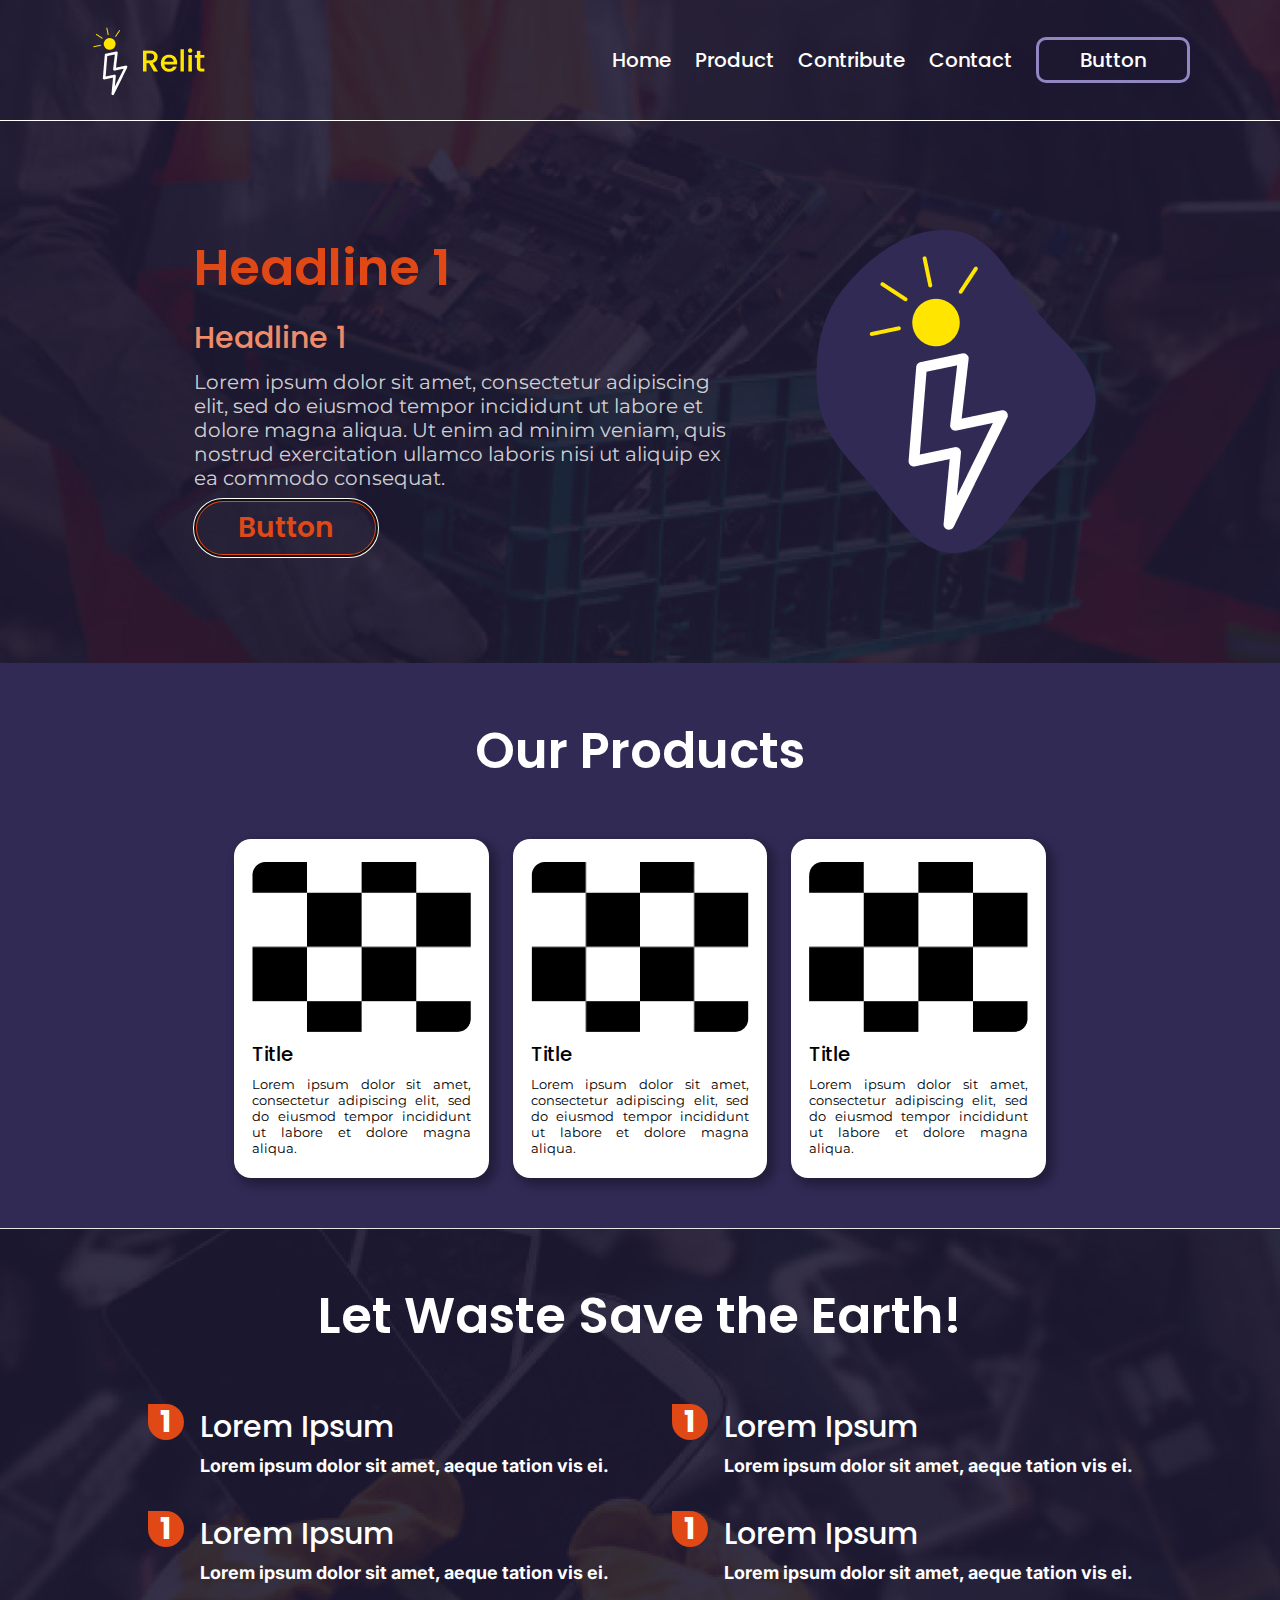
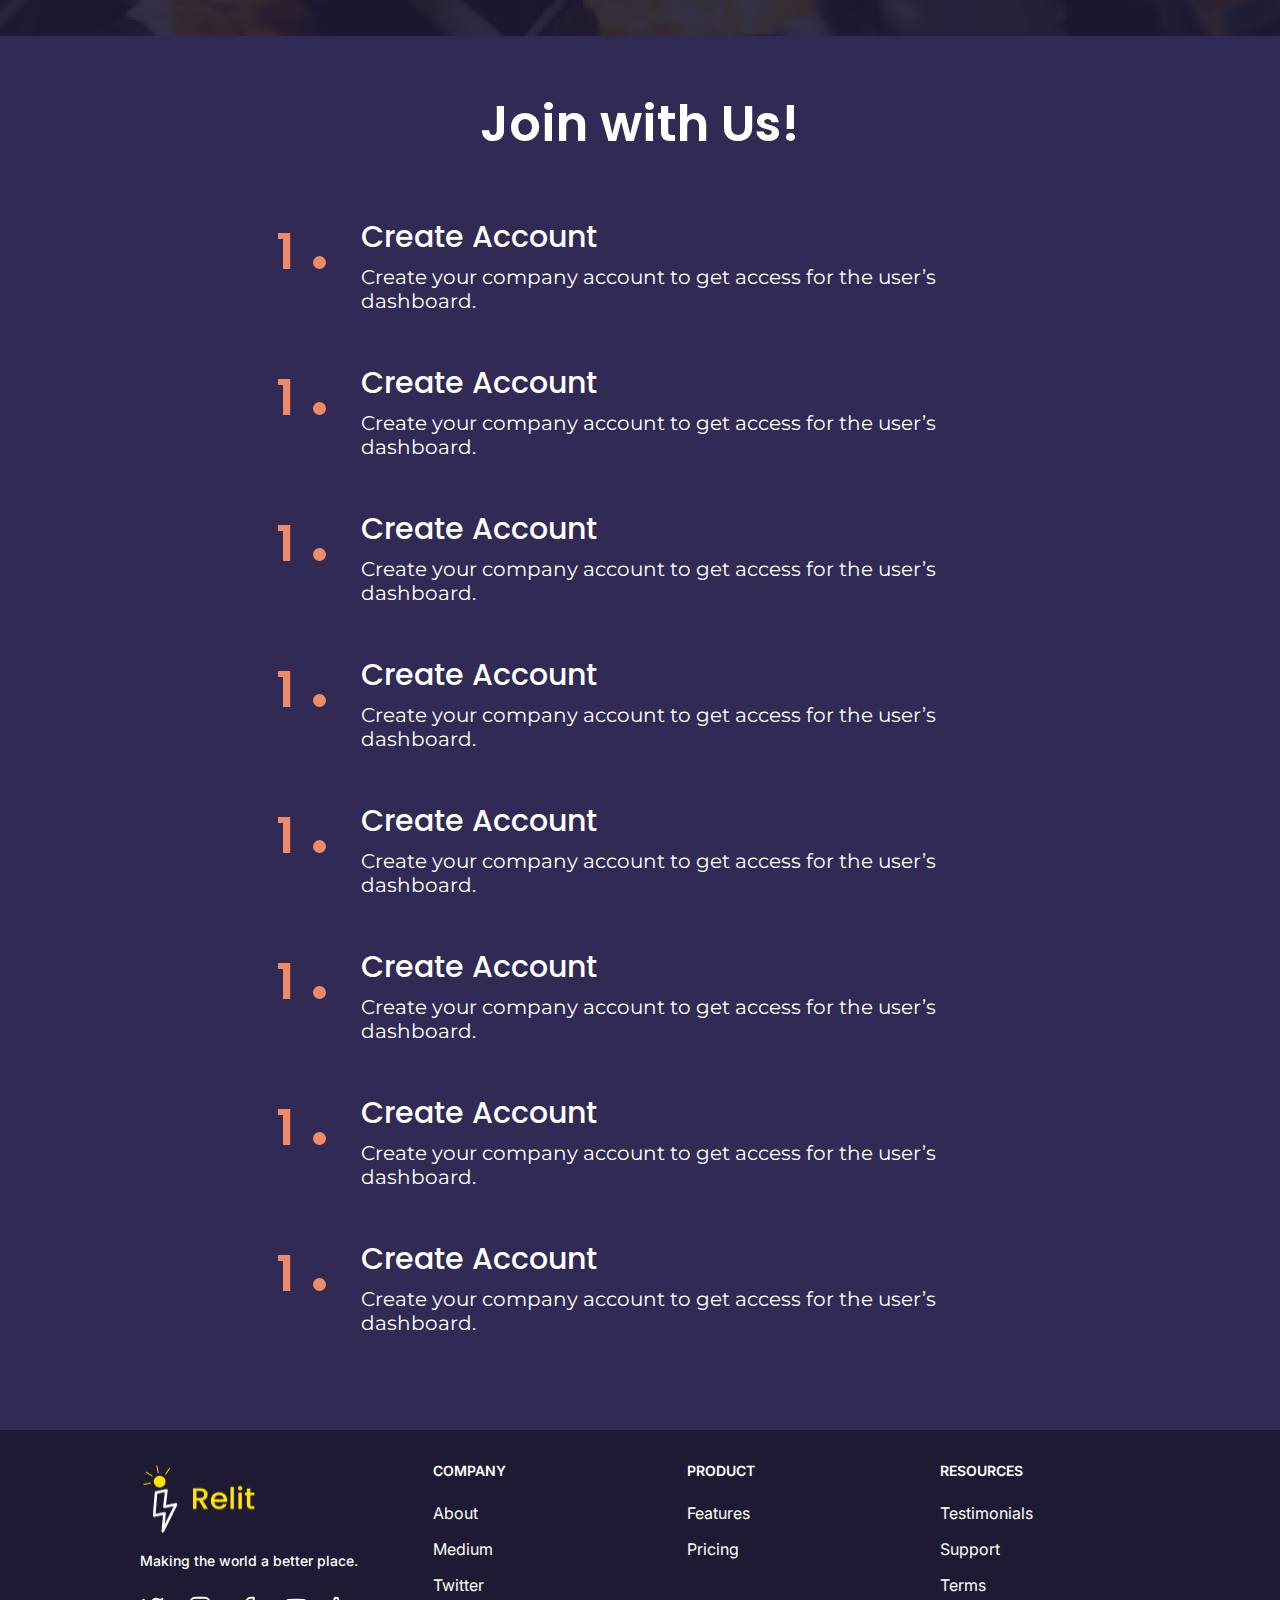
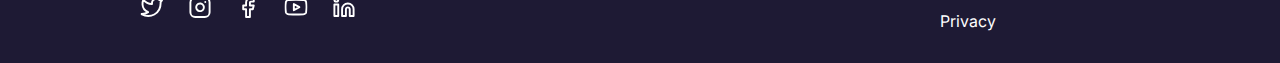
==== index.html @ 8c9515b9 "move" ====
<!DOCTYPE html>
<html>
  <head>
    <meta charset="utf-8" />
    <meta name="viewport" content="initial-scale=1, width=device-width" />
    <title></title>
    <meta name="description" content="" />

    <link rel="stylesheet" href="./index.css" />

    <link
      rel="stylesheet"
      href="https://fonts.googleapis.com/css2?family=Poppins:wght@500;600;700&display=swap"
    />
    <link
      rel="stylesheet"
      href="https://fonts.googleapis.com/css2?family=Montserrat:wght@400&display=swap"
    />
    <link
      rel="stylesheet"
      href="https://fonts.googleapis.com/css2?family=Inter:wght@400;500;600;700&display=swap"
    />
  </head>
  <body>
    <div class="main">

      <!-- header -->
      <header class="header" id="header">
        <div class="containernav-div" id="nav__container">
          <img
            class="nav-logo-icon"
            alt="Relit"
            src="public/nav__logo@1x.png"
          />
          <div class="nav-menushow-menu-div" id="nav__menu">
            <div class="nav-item-div"><div class="nav-link-div">Home</div></div>
            <div class="nav-item-div">
              <div class="nav-link-div">Product</div>
            </div>
            <div class="nav-item-div">
              <div class="nav-link-div">Contribute</div>
            </div>
            <div class="nav-item-div">
              <div class="nav-link-div">Contact</div>
            </div>
            <div class="nav-item-div4">
              <div class="nav-link-div">Button</div>
            </div>
          </div>
        </div>
      </header>

      <!-- profile -->
      <section class="profilesection" id="profile">
        <div class="profile-containercontainerg-div">
          <div class="profile-contentgrid-div">
            <div class="profile-img-div">
              <div class="profile-title-div">Headline 1</div>
              <div class="profile-subtitle-div">Headline 1</div>
              <div class="profile-description-div">
                Lorem ipsum dolor sit amet, consectetur adipiscing elit, sed do
                eiusmod tempor incididunt ut labore et dolore magna aliqua. Ut
                enim ad minim veniam, quis nostrud exercitation ullamco laboris
                nisi ut aliquip ex ea commodo consequat.
              </div>
              <button class="buttonbutton-flex" autofocus>
                <div class="buttonbutton-flex-div">Button</div>
              </button>
            </div>
            <img
              class="profile-img-icon"
              alt=""
              src="public/profile--img@1x.png"
            />
          </div>
        </div>
      </section>
      <!-- Product -->
      <section class="productsection" id="product">
        <div class="section-title-div">Our Products</div>
        <div class="product-containercontainerg-div">
          <div class="product-content-div">
            <img
              class="product-img-icon"
              alt=""
              src="public/product--img@1x.png"
            />
            <div class="nav-link-div">Title</div>
            <div class="product-description-div">
              Lorem ipsum dolor sit amet, consectetur adipiscing elit, sed do
              eiusmod tempor incididunt ut labore et dolore magna aliqua.
            </div>
          </div>
          <div class="product-content-div">
            <img
              class="product-img-icon"
              alt=""
              src="public/product--img1@1x.png"
            />
            <div class="nav-link-div">Title</div>
            <div class="product-description-div">
              Lorem ipsum dolor sit amet, consectetur adipiscing elit, sed do
              eiusmod tempor incididunt ut labore et dolore magna aliqua.
            </div>
          </div>
          <div class="product-content-div">
            <img
              class="product-img-icon"
              alt=""
              src="public/product--img2@1x.png"
            />
            <div class="nav-link-div">Title</div>
            <div class="product-description-div">
              Lorem ipsum dolor sit amet, consectetur adipiscing elit, sed do
              eiusmod tempor incididunt ut labore et dolore magna aliqua.
            </div>
          </div>
        </div>
      </section>
      <!-- Uvp -->
      <section class="uvpsection" id="uvp">
        <div class="section-title-div">Let Waste Save the Earth!</div>
        <div class="uvp-containercontainergrid-div">
          <div class="div">
            <div class="uvp-content-div">
              <div class="uvp-img-div"><b class="b">1</b></div>
              <div class="uvp-data-div">
                <div class="uvp-title-div">Lorem Ipsum</div>
                <b class="uvp-description-b"
                  >Lorem ipsum dolor sit amet, aeque tation vis ei.</b
                >
              </div>
            </div>
            <div class="uvp-content-div">
              <div class="uvp-img-div"><b class="b">1</b></div>
              <div class="uvp-data-div">
                <div class="uvp-title-div">Lorem Ipsum</div>
                <b class="uvp-description-b"
                  >Lorem ipsum dolor sit amet, aeque tation vis ei.</b
                >
              </div>
            </div>
          </div>
          <div class="div">
            <div class="uvp-content-div2">
              <div class="uvp-img-div"><b class="b">1</b></div>
              <div class="uvp-data-div">
                <div class="uvp-title-div">Lorem Ipsum</div>
                <b class="uvp-description-b"
                  >Lorem ipsum dolor sit amet, aeque tation vis ei.</b
                >
              </div>
            </div>
            <div class="uvp-content-div2">
              <div class="uvp-img-div"><b class="b">1</b></div>
              <div class="uvp-data-div">
                <div class="uvp-title-div">Lorem Ipsum</div>
                <b class="uvp-description-b"
                  >Lorem ipsum dolor sit amet, aeque tation vis ei.</b
                >
              </div>
            </div>
          </div>
        </div>
      </section>
      <!-- Product -->
      <section class="productsection" id="join">
        <div class="section-title-div">Join with Us!</div>
        <div class="join-containercontainergrid-div">
          <div class="join-content-div">
            <div class="join-data-div">
              <div class="uvp-title-div">Create Account</div>
              <div class="join-description-div">
                Create your company account to get access for the user’s
                dashboard.
              </div>
            </div>
            <div class="div2">
              <div class="section-title-div">1</div>
              <div>
                <span class="join__rounder"></span>
                <span class="join__line"></span>
              </div>
            </div>
          </div>
          <div class="join-content-div">
            <div class="join-data-div">
              <div class="uvp-title-div">Create Account</div>
              <div class="join-description-div">
                Create your company account to get access for the user’s
                dashboard.
              </div>
            </div>
            <div class="div2">
              <div class="section-title-div">1</div>
              <div>
                <span class="join__rounder"></span>
                <span class="join__line"></span>
              </div>
            </div>
          </div>
          <div class="join-content-div">
            <div class="join-data-div">
              <div class="uvp-title-div">Create Account</div>
              <div class="join-description-div">
                Create your company account to get access for the user’s
                dashboard.
              </div>
            </div>
            <div class="div2">
              <div class="section-title-div">1</div>
              <div>
                <span class="join__rounder"></span>
                <span class="join__line"></span>
              </div>
            </div>
          </div>
          <div class="join-content-div">
            <div class="join-data-div">
              <div class="uvp-title-div">Create Account</div>
              <div class="join-description-div">
                Create your company account to get access for the user’s
                dashboard.
              </div>
            </div>
            <div class="div2">
              <div class="section-title-div">1</div>
              <div>
                <span class="join__rounder"></span>
                <span class="join__line"></span>
              </div>
            </div>
          </div>
          <div class="join-content-div">
            <div class="join-data-div">
              <div class="uvp-title-div">Create Account</div>
              <div class="join-description-div">
                Create your company account to get access for the user’s
                dashboard.
              </div>
            </div>
            <div class="div2">
              <div class="section-title-div">1</div>
              <div>
                <span class="join__rounder"></span>
                <span class="join__line"></span>
              </div>
            </div>
          </div>
          <div class="join-content-div">
            <div class="join-data-div">
              <div class="uvp-title-div">Create Account</div>
              <div class="join-description-div">
                Create your company account to get access for the user’s
                dashboard.
              </div>
            </div>
            <div class="div2">
              <div class="section-title-div">1</div>
              <div>
                <span class="join__rounder"></span>
                <span class="join__line"></span>
              </div>
            </div>
          </div>
          <div class="join-content-div">
            <div class="join-data-div">
              <div class="uvp-title-div">Create Account</div>
              <div class="join-description-div">
                Create your company account to get access for the user’s
                dashboard.
              </div>
            </div>
            <div class="div2">
              <div class="section-title-div">1</div>
              <div>
                <span class="join__rounder"></span>
                <span class="join__line"></span>
              </div>
            </div>
          </div>
          <div class="join-content-div">
            <div class="join-data-div">
              <div class="uvp-title-div">Create Account</div>
              <div class="join-description-div">
                Create your company account to get access for the user’s
                dashboard.
              </div>
            </div>
            <div class="div2">
              <div class="section-title-div">1</div>
              <div>
                <span class="join__rounder"></span>
                <span class="join__line"></span>
              </div>
            </div>
          </div>
        </div>
      </section>

      <!-- footer -->
      <footer class="footer" id="footer">
        <div class="footer-containercontainergr-div">
          <div class="footer-column-div">
            <img class="logo-2-icon" alt="" src="public/logo-2@2x.png" />
            <div class="footer-tagline-div">
              Making the world a better place.
            </div>
            <div class="footer-socials-div">
              <img
                class="footer-social-icon"
                alt=""
                src="public/footer--social.svg"
              /><img
                class="footer-social-icon"
                alt=""
                src="public/footer--social1.svg"
              /><img
                class="footer-social-icon"
                alt=""
                src="public/footer--social2.svg"
              /><img
                class="footer-social-icon"
                alt=""
                src="public/footer--social3.svg"
              /><img
                class="footer-social-icon"
                alt=""
                src="public/footer--social4.svg"
              />
            </div>
          </div>
          <div class="footer-column-div1">
            <div class="footer-title-div">COMPANY</div>
            <div class="footer-links-div">
              <div class="about-div">About</div>
              <div class="about-div">Medium</div>
              <div class="about-div">Twitter</div>
            </div>
          </div>
          <div class="footer-column-div1">
            <div class="footer-title-div">PRODUCT</div>
            <div class="footer-links-div">
              <div class="about-div">Features</div>
              <div class="about-div">Pricing</div>
            </div>
          </div>
          <div class="footer-column-div1">
            <div class="footer-title-div">RESOURCES</div>
            <div class="footer-links-div">
              <div class="about-div">Testimonials</div>
              <div class="about-div">Support</div>
              <div class="about-div">Terms</div>
              <div class="about-div">Privacy</div>
            </div>
          </div>
        </div>
      </footer>

    </div>
  </body>
</html>
---- index.css ----
@keyframes shadow-drop-bottom {
  0% {
    box-shadow: 0 0 0 0 transparent;
  }
  to {
    box-shadow: 0 12px 20px -12px rgb(0 0 0/35%);
  }
}
body {
  margin: 0;
  line-height: normal;
}
.nav-logo-icon {
  max-width: 100%;
  max-height: 100%;
  object-fit: cover;
}
.nav-link-div {
  position: relative;
  font-weight: 500;
  display: inline-block;
}
.nav-item-div {
  display: flex;
  flex-direction: row;
  align-items: flex-start;
  justify-content: flex-start;
}
.nav-item-div4 {
  border-radius: 10px;
  border: 3px solid #9188c3;
  box-sizing: border-box;
  position: relative;
  padding: 5px 41px;
  justify-content: center;
}
.containernav-div,
.header,
.nav-item-div4,
.nav-menushow-menu-div {
  display: flex;
  flex-direction: row;
  align-items: center;
}
.nav-menushow-menu-div {
  justify-content: flex-end;
  gap: 24px;
}
.containernav-div,
.header {
  flex-shrink: 0;
  box-sizing: border-box;
}
.containernav-div {
  width: 1100px;
  padding: 24px 0;
  justify-content: space-between;
}
.header {
  align-self: stretch;
  height: 119.99px;
  padding: 0 20px;
  justify-content: center;
  background-image: url(./public/header@3x.png);
  background-size: cover;
  background-repeat: no-repeat;
  background-position: top;
  text-align: left;
  font-size: 20px;
  color: #fff;
  font-family: Poppins;
}
.profile-title-div {
  font-weight: 600;
}
.profile-description-div,
.profile-subtitle-div,
.profile-title-div {
  align-self: stretch;
  position: relative;
  display: inline-block;
}
.profile-subtitle-div {
  font-size: 30px;
  font-weight: 500;
  color: #f08b6a;
}
.profile-description-div {
  font-size: 20px;
  font-family: Montserrat;
  color: rgba(255, 255, 255, 0.8);
}
.buttonbutton-flex-div {
  position: relative;
  font-size: 28px;
  font-weight: 600;
  font-family: Poppins;
  color: #e04815;
  text-align: left;
  display: inline-block;
}
.buttonbutton-flex {
  cursor: pointer;
  border: 3px solid #e04815;
  padding: 5px 41px;
  background-color: transparent;
  border-radius: 50px;
  box-sizing: border-box;
  position: relative;
  display: flex;
  flex-direction: row;
  align-items: center;
  justify-content: center;
}
.buttonbutton-flex:hover {
  background-color: #e04714;
  animation: 1s ease 0s infinite normal both shadow-drop-bottom;
  opacity: 1;
}
.profile-img-div {
  width: 542px;
  height: 282px;
  flex-shrink: 0;
  display: flex;
  flex-direction: column;
  align-items: flex-start;
  justify-content: flex-start;
  gap: 9px;
}
.profile-img-icon {
  position: relative;
  width: 280px;
  height: 323px;
  flex-shrink: 0;
  object-fit: cover;
}
.profile-contentgrid-div {
  display: flex;
  flex-direction: row;
  padding: 10px 0 10px 10px;
  box-sizing: border-box;
  align-items: flex-start;
  justify-content: flex-start;
  gap: 80px;
}
.profile-containercontainerg-div,
.profilesection {
  display: flex;
  flex-direction: column;
  align-items: flex-start;
  justify-content: flex-start;
}
.profilesection {
  align-self: stretch;
  padding: 100px 20px;
  box-sizing: border-box;
  align-items: center;
  justify-content: center;
  background-image: url(./public/profilesection@3x.png);
  background-size: cover;
  background-repeat: no-repeat;
  background-position: top;
  text-align: left;
  font-size: 50px;
  color: #e04815;
  font-family: Poppins;
}
.section-title-div {
  position: relative;
  font-weight: 600;
  display: inline-block;
}
.product-img-icon {
  position: relative;
  border-radius: 13.19px;
  width: 218.37px;
  height: 170.87px;
  flex-shrink: 0;
  object-fit: cover;
}
.product-description-div {
  position: relative;
  font-size: 13.19px;
  font-family: Montserrat;
  text-align: justify;
  display: inline-block;
  width: 218.37px;
}
.product-containercontainerg-div,
.product-content-div {
  display: flex;
  box-sizing: border-box;
  align-items: flex-start;
}
.product-content-div {
  border-radius: 17.15px;
  background-color: #fff;
  box-shadow: 5px 5px 10px 3px rgba(0, 0, 0, 0.3);
  flex-direction: column;
  padding: 22px 18px;
  justify-content: flex-start;
  gap: 7px;
}
.product-containercontainerg-div {
  border-radius: 20px;
  flex-direction: row;
  padding: 0 24px;
  justify-content: center;
  gap: 24px;
  text-align: left;
  font-size: 19.79px;
  color: #000;
}
.productsection {
  align-self: stretch;
  background-color: #312a55;
  flex-direction: column;
  padding: 50px 0;
  box-sizing: border-box;
  gap: 50px;
  text-align: center;
  font-size: 50px;
  color: #fff;
  font-family: Poppins;
}
.b,
.productsection,
.uvp-img-div {
  display: flex;
  align-items: center;
  justify-content: center;
}
.b {
  position: relative;
  width: 20px;
  height: 20px;
  flex-shrink: 0;
}
.uvp-img-div {
  border-radius: 0 50px 50px 50px;
  background-color: #e04815;
  flex-direction: row;
  padding: 8px;
  box-sizing: border-box;
}
.uvp-description-b,
.uvp-title-div {
  align-self: stretch;
  position: relative;
  display: inline-block;
}
.uvp-title-div {
  font-weight: 500;
}
.uvp-description-b {
  font-size: 18px;
  line-height: 150%;
  font-family: Inter;
}
.uvp-data-div {
  flex: 1;
  flex-direction: column;
  gap: 2px;
  text-align: left;
}
.div,
.uvp-content-div,
.uvp-content-div2,
.uvp-data-div {
  display: flex;
  align-items: flex-start;
  justify-content: flex-start;
}
.uvp-content-div {
  width: 500px;
  flex-direction: row;
  gap: 16px;
}
.div,
.uvp-content-div2 {
  flex-direction: column;
  gap: 32px;
}
.uvp-content-div2 {
  align-self: stretch;
  flex-direction: row;
  gap: 16px;
}
.uvp-containercontainergrid-div,
.uvpsection {
  display: flex;
  box-sizing: border-box;
  justify-content: center;
}
.uvp-containercontainergrid-div {
  border-radius: 20px;
  flex-direction: row;
  padding: 0 24px;
  align-items: flex-start;
  gap: 24px;
  font-size: 30px;
}
.uvpsection {
  align-self: stretch;
  flex-direction: column;
  padding: 50px 0;
  align-items: center;
  gap: 50px;
  background-image: url(./public/uvpsection@3x.png);
  background-size: cover;
  background-repeat: no-repeat;
  background-position: top;
  text-align: center;
  font-size: 50px;
  color: #fff;
  font-family: Poppins;
}
.join-description-div {
  align-self: stretch;
  position: relative;
  font-size: 20px;
  font-family: Montserrat;
  display: inline-block;
}
.join-data-div {
  position: absolute;
  top: 2.5px;
  left: 78.5px;
  display: flex;
  flex-direction: column;
  align-items: flex-start;
  justify-content: flex-start;
  gap: 5px;
}
.join__rounder{
  display: inline-block;
  width: 13px;
  height: 13px;
  background-color: #f08b6a;
  border-radius: 50%;
}
.join__line{
  display: block;
  width: 1px;
  height: 100%;
  background-color: #e04714;
  transform: translate(6px, -7px);
}
.icon {
  position: relative;
  width: 24px;
  height: 140.75px;
  flex-shrink: 0;
}
.div2 {
  position: absolute;
  top: 2.5px;
  left: -6.5px;
  height: 141px;
  display: flex;
  flex-direction: row;
  align-items: flex-start;
  justify-content: flex-start;
  gap: 19px;
  font-size: 50px;
  color: #f08b6a;
}
.icon7,
.join-content-div {
  position: relative;
  width: 716px;
  height: 146px;
  flex-shrink: 0;
}
.icon7 {
  width: 24px;
  height: 24px;
}
.join-containercontainergrid-div {
  border-radius: 20px;
  display: flex;
  flex-direction: column;
  padding: 0 24px;
  box-sizing: border-box;
  align-items: center;
  justify-content: flex-start;
  gap: -10px;
  text-align: left;
  font-size: 30px;
}
.logo-2-icon {
  position: relative;
  width: 116px;
  height: 72px;
  flex-shrink: 0;
  object-fit: cover;
}
.footer-tagline-div {
  align-self: stretch;
  position: relative;
  line-height: 150%;
  font-weight: 500;
  display: inline-block;
}
.footer-social-icon {
  position: relative;
  width: 24px;
  height: 24px;
  flex-shrink: 0;
  overflow: hidden;
}
.footer-column-div,
.footer-socials-div {
  display: flex;
  align-items: flex-start;
  justify-content: flex-start;
}
.footer-socials-div {
  align-self: stretch;
  flex-direction: row;
  padding: 8px 0;
  box-sizing: border-box;
  gap: 24px;
}
.footer-column-div {
  width: 240px;
  flex-shrink: 0;
  flex-direction: column;
  gap: 16px;
}
.footer-title-div {
  align-self: stretch;
  font-weight: 600;
  height: 31px;
  flex-shrink: 0;
}
.about-div,
.footer-title-div {
  position: relative;
  display: inline-block;
}
.footer-column-div1,
.footer-links-div {
  display: flex;
  flex-direction: column;
  align-items: flex-start;
  justify-content: flex-start;
}
.footer-links-div {
  align-self: stretch;
  gap: 16px;
  font-size: 16px;
}
.footer-column-div1 {
  width: 200px;
  flex-shrink: 0;
  gap: 10px;
}
.footer-containercontainergr-div {
  width: 1000px;
  display: flex;
  flex-direction: row;
  padding: 32px 0;
  box-sizing: border-box;
  align-items: flex-start;
  justify-content: space-between;
}
.footer,
.main {
  display: flex;
  flex-direction: column;
}
.footer {
  background-color: #1e1a34;
  width: 100%;
  padding: 0 20px;
  box-sizing: border-box;
  align-items: center;
  justify-content: center;
  text-align: left;
  font-size: 14px;
  color: #fff;
  font-family: Inter;
}
.relit-div {
  position: relative;
  width: 100%;
  overflow: hidden;
  align-items: flex-start;
  justify-content: flex-start;
}
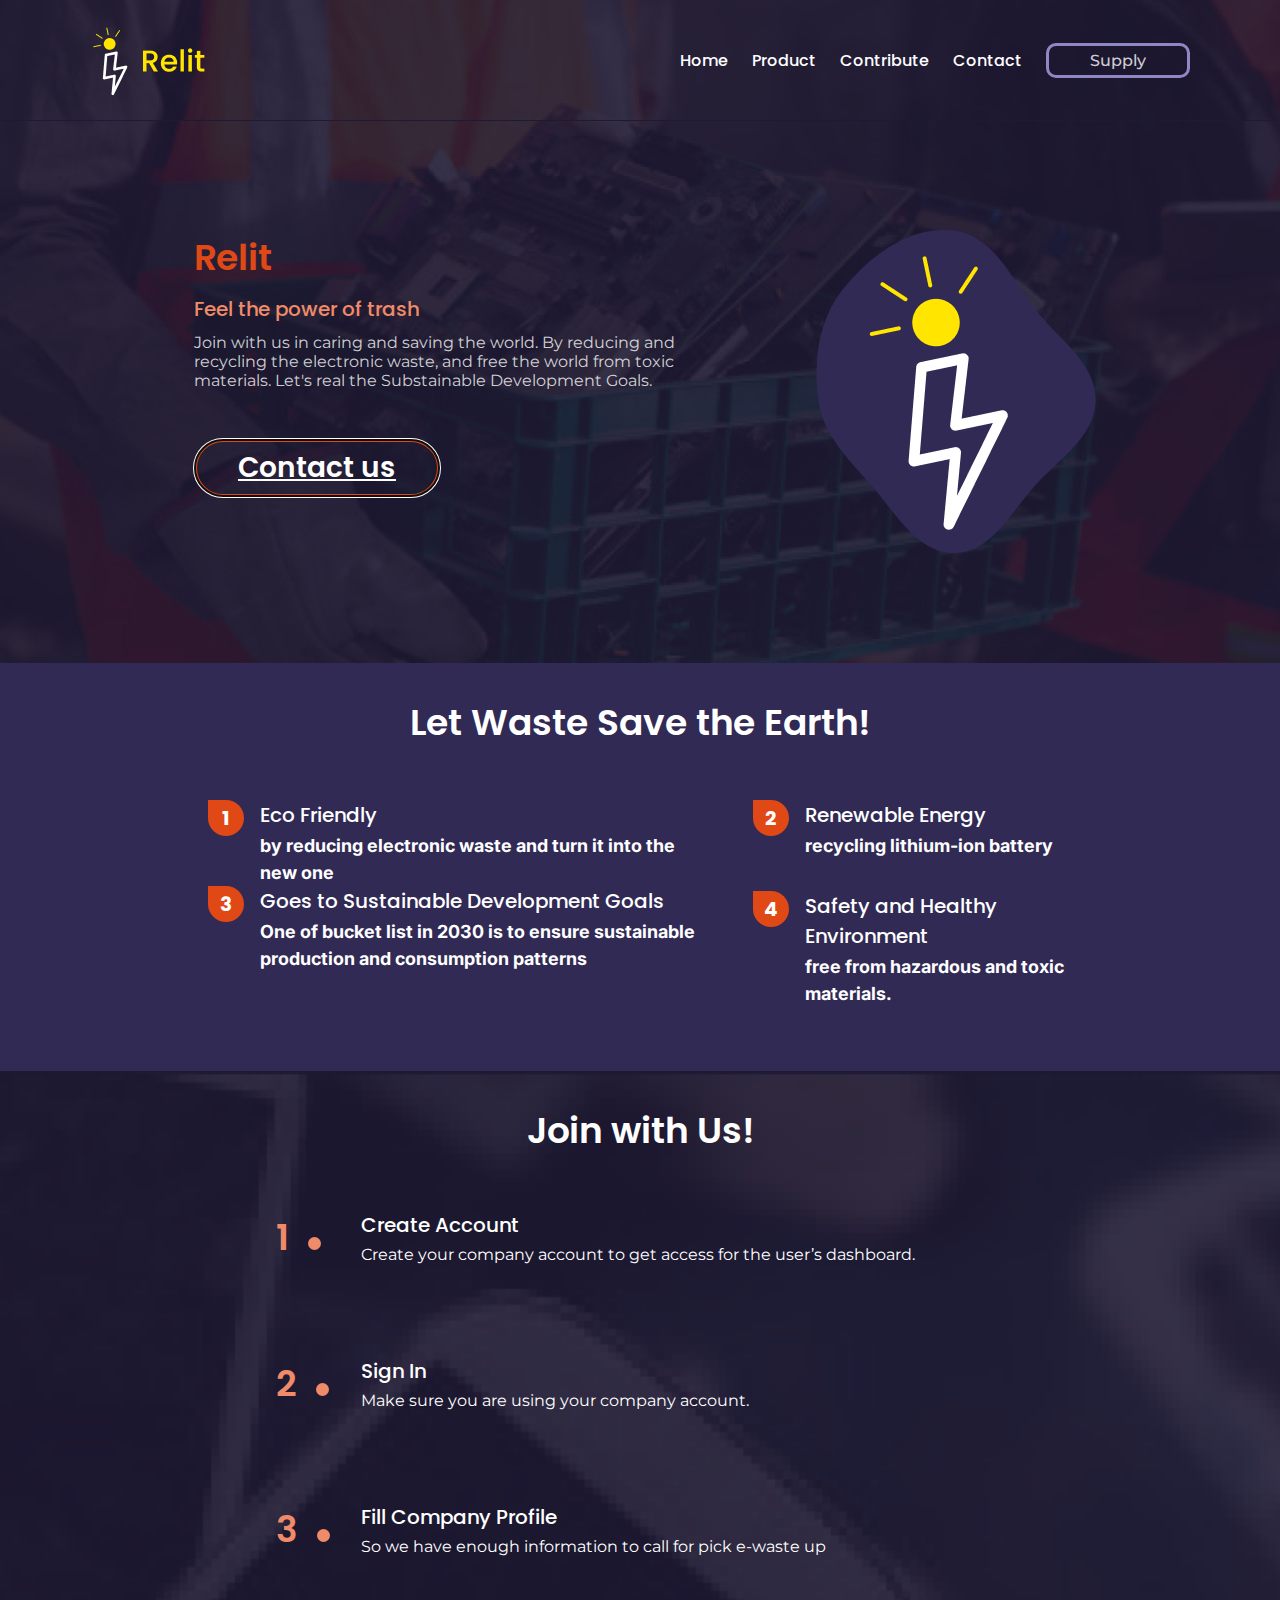
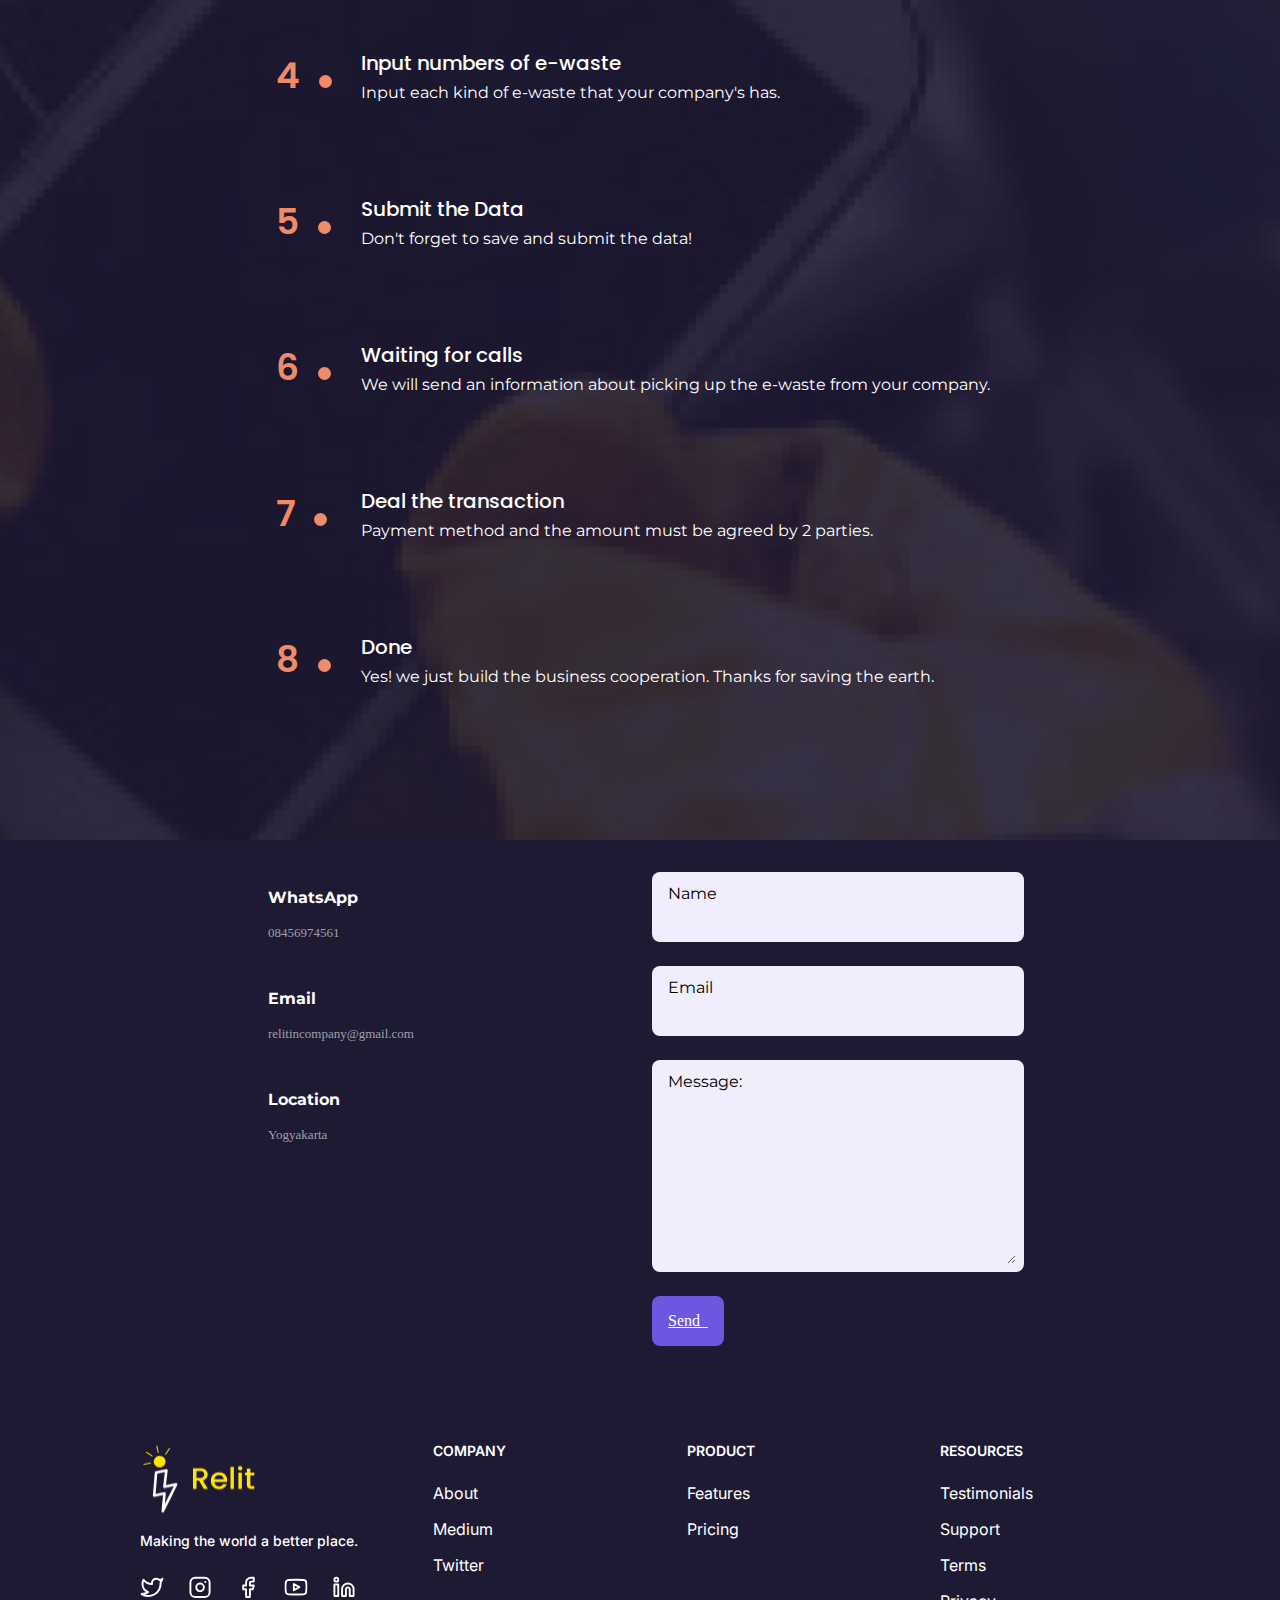
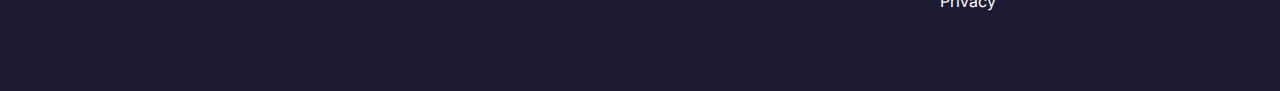
==== commit b94f0ba4: "content added" ====
--- a/index.html
+++ b/index.html
@@ -20,6 +20,8 @@
       rel="stylesheet"
       href="https://fonts.googleapis.com/css2?family=Inter:wght@400;500;600;700&display=swap"
     />
+    <!--==================== UNICONS ====================-->
+        <link rel="stylesheet" href="https://unicons.iconscout.com/release/v3.0.6/css/line.css">
   </head>
   <body>
     <div class="main">
@@ -43,9 +45,9 @@
             <div class="nav-item-div">
               <div class="nav-link-div">Contact</div>
             </div>
-            <div class="nav-item-div4">
-              <div class="nav-link-div">Button</div>
-            </div>
+            <button class="nav-item-div4">
+              <div class="nav-link-div">Supply</div>
+            </button>
           </div>
         </div>
       </header>
@@ -55,16 +57,13 @@
         <div class="profile-containercontainerg-div">
           <div class="profile-contentgrid-div">
             <div class="profile-img-div">
-              <div class="profile-title-div">Headline 1</div>
-              <div class="profile-subtitle-div">Headline 1</div>
+              <div class="profile-title-div">Relit</div>
+              <div class="profile-subtitle-div">Feel the power of trash</div>
               <div class="profile-description-div">
-                Lorem ipsum dolor sit amet, consectetur adipiscing elit, sed do
-                eiusmod tempor incididunt ut labore et dolore magna aliqua. Ut
-                enim ad minim veniam, quis nostrud exercitation ullamco laboris
-                nisi ut aliquip ex ea commodo consequat.
+                Join with us in caring and saving the world. By reducing and recycling the electronic waste, and free the world from toxic materials. Let's real the Substainable Development Goals.
               </div>
               <button class="buttonbutton-flex" autofocus>
-                <div class="buttonbutton-flex-div">Button</div>
+                <a class="buttonbutton-flex-div" href="#contact">Contact us</a>
               </button>
             </div>
             <img
@@ -76,7 +75,7 @@
         </div>
       </section>
       <!-- Product -->
-      <section class="productsection" id="product">
+      <!-- <section class="productsection section" id="product">
         <div class="section-title-div">Our Products</div>
         <div class="product-containercontainerg-div">
           <div class="product-content-div">
@@ -116,55 +115,57 @@
             </div>
           </div>
         </div>
-      </section>
-      <!-- Uvp -->
-      <section class="uvpsection" id="uvp">
+      </section> -->
+            <!-- Join -->
+      <section class="productsection section" id="join">
         <div class="section-title-div">Let Waste Save the Earth!</div>
         <div class="uvp-containercontainergrid-div">
-          <div class="div">
+          <div class="uvp__content">
             <div class="uvp-content-div">
               <div class="uvp-img-div"><b class="b">1</b></div>
               <div class="uvp-data-div">
-                <div class="uvp-title-div">Lorem Ipsum</div>
+                <div class="uvp-title-div">Eco Friendly </div>
                 <b class="uvp-description-b"
-                  >Lorem ipsum dolor sit amet, aeque tation vis ei.</b
+                  >by reducing electronic waste and turn it into the new one</b
                 >
               </div>
             </div>
+            <div class="uvp-content-div2">
+              <div class="uvp-img-div"><b class="b">3</b></div>
+              <div class="uvp-data-div">
+                <div class="uvp-title-div">Goes to Sustainable Development Goals</div>
+                <b class="uvp-description-b"
+                  >One of bucket list in 2030 is to
+                  ensure sustainable production and consumption patterns</b
+                >
+              </div>
+            </div>
+          </div>
+          <div class="uvp__content">
             <div class="uvp-content-div">
-              <div class="uvp-img-div"><b class="b">1</b></div>
+              <div class="uvp-img-div"><b class="b">2</b></div>
               <div class="uvp-data-div">
-                <div class="uvp-title-div">Lorem Ipsum</div>
+                <div class="uvp-title-div">Renewable Energy</div>
                 <b class="uvp-description-b"
-                  >Lorem ipsum dolor sit amet, aeque tation vis ei.</b
+                  >recycling lithium-ion battery </b
                 >
-              </div>
-            </div>
-          </div>
-          <div class="div">
+                <br>
+              </div>
+            </div>
             <div class="uvp-content-div2">
-              <div class="uvp-img-div"><b class="b">1</b></div>
+              <div class="uvp-img-div"><b class="b">4</b></div>
               <div class="uvp-data-div">
-                <div class="uvp-title-div">Lorem Ipsum</div>
+                <div class="uvp-title-div">Safety and Healthy Environment</div>
                 <b class="uvp-description-b"
-                  >Lorem ipsum dolor sit amet, aeque tation vis ei.</b
+                  >free from hazardous and toxic materials. </b
                 >
               </div>
             </div>
-            <div class="uvp-content-div2">
-              <div class="uvp-img-div"><b class="b">1</b></div>
-              <div class="uvp-data-div">
-                <div class="uvp-title-div">Lorem Ipsum</div>
-                <b class="uvp-description-b"
-                  >Lorem ipsum dolor sit amet, aeque tation vis ei.</b
-                >
-              </div>
-            </div>
           </div>
         </div>
       </section>
-      <!-- Product -->
-      <section class="productsection" id="join">
+      <!-- Uvp -->
+      <section class="uvpsection section" id="uvp">
         <div class="section-title-div">Join with Us!</div>
         <div class="join-containercontainergrid-div">
           <div class="join-content-div">
@@ -179,124 +180,169 @@
               <div class="section-title-div">1</div>
               <div>
                 <span class="join__rounder"></span>
-                <span class="join__line"></span>
-              </div>
-            </div>
-          </div>
-          <div class="join-content-div">
-            <div class="join-data-div">
-              <div class="uvp-title-div">Create Account</div>
-              <div class="join-description-div">
-                Create your company account to get access for the user’s
-                dashboard.
-              </div>
-            </div>
-            <div class="div2">
-              <div class="section-title-div">1</div>
-              <div>
-                <span class="join__rounder"></span>
-                <span class="join__line"></span>
-              </div>
-            </div>
-          </div>
-          <div class="join-content-div">
-            <div class="join-data-div">
-              <div class="uvp-title-div">Create Account</div>
-              <div class="join-description-div">
-                Create your company account to get access for the user’s
-                dashboard.
-              </div>
-            </div>
-            <div class="div2">
-              <div class="section-title-div">1</div>
-              <div>
-                <span class="join__rounder"></span>
-                <span class="join__line"></span>
-              </div>
-            </div>
-          </div>
-          <div class="join-content-div">
-            <div class="join-data-div">
-              <div class="uvp-title-div">Create Account</div>
-              <div class="join-description-div">
-                Create your company account to get access for the user’s
-                dashboard.
-              </div>
-            </div>
-            <div class="div2">
-              <div class="section-title-div">1</div>
-              <div>
-                <span class="join__rounder"></span>
-                <span class="join__line"></span>
-              </div>
-            </div>
-          </div>
-          <div class="join-content-div">
-            <div class="join-data-div">
-              <div class="uvp-title-div">Create Account</div>
-              <div class="join-description-div">
-                Create your company account to get access for the user’s
-                dashboard.
-              </div>
-            </div>
-            <div class="div2">
-              <div class="section-title-div">1</div>
-              <div>
-                <span class="join__rounder"></span>
-                <span class="join__line"></span>
-              </div>
-            </div>
-          </div>
-          <div class="join-content-div">
-            <div class="join-data-div">
-              <div class="uvp-title-div">Create Account</div>
-              <div class="join-description-div">
-                Create your company account to get access for the user’s
-                dashboard.
-              </div>
-            </div>
-            <div class="div2">
-              <div class="section-title-div">1</div>
-              <div>
-                <span class="join__rounder"></span>
-                <span class="join__line"></span>
-              </div>
-            </div>
-          </div>
-          <div class="join-content-div">
-            <div class="join-data-div">
-              <div class="uvp-title-div">Create Account</div>
-              <div class="join-description-div">
-                Create your company account to get access for the user’s
-                dashboard.
-              </div>
-            </div>
-            <div class="div2">
-              <div class="section-title-div">1</div>
-              <div>
-                <span class="join__rounder"></span>
-                <span class="join__line"></span>
-              </div>
-            </div>
-          </div>
-          <div class="join-content-div">
-            <div class="join-data-div">
-              <div class="uvp-title-div">Create Account</div>
-              <div class="join-description-div">
-                Create your company account to get access for the user’s
-                dashboard.
-              </div>
-            </div>
-            <div class="div2">
-              <div class="section-title-div">1</div>
-              <div>
-                <span class="join__rounder"></span>
-                <span class="join__line"></span>
+              </div>
+            </div>
+          </div>
+          <div class="join-content-div">
+            <div class="join-data-div">
+              <div class="uvp-title-div">Sign In</div>
+              <div class="join-description-div">
+                Make sure you are using your company account.
+              </div>
+            </div>
+            <div class="div2">
+              <div class="section-title-div">2</div>
+              <div>
+                <span class="join__rounder"></span>
+              </div>
+            </div>
+          </div>
+          <div class="join-content-div">
+            <div class="join-data-div">
+              <div class="uvp-title-div">Fill Company Profile</div>
+              <div class="join-description-div">
+                So we have enough information to call for pick e-waste up
+              </div>
+            </div>
+            <div class="div2">
+              <div class="section-title-div">3</div>
+              <div>
+                <span class="join__rounder"></span>
+              </div>
+            </div>
+          </div>
+          <div class="join-content-div">
+            <div class="join-data-div">
+              <div class="uvp-title-div">Input numbers of e-waste</div>
+              <div class="join-description-div">
+                Input each kind of e-waste that your company's has.
+              </div>
+            </div>
+            <div class="div2">
+              <div class="section-title-div">4</div>
+              <div>
+                <span class="join__rounder"></span>
+              </div>
+            </div>
+          </div>
+          <div class="join-content-div">
+            <div class="join-data-div">
+              <div class="uvp-title-div">Submit the Data</div>
+              <div class="join-description-div">
+                Don't forget to save and submit the data!
+              </div>
+            </div>
+            <div class="div2">
+              <div class="section-title-div">5</div>
+              <div>
+                <span class="join__rounder"></span>
+              </div>
+            </div>
+          </div>
+          <div class="join-content-div">
+            <div class="join-data-div">
+              <div class="uvp-title-div">Waiting for calls</div>
+              <div class="join-description-div">
+                We will send an information about picking up the e-waste from your company.
+              </div>
+            </div>
+            <div class="div2">
+              <div class="section-title-div">6</div>
+              <div>
+                <span class="join__rounder"></span>
+              </div>
+            </div>
+          </div>
+          <div class="join-content-div">
+            <div class="join-data-div">
+              <div class="uvp-title-div">Deal the transaction</div>
+              <div class="join-description-div">
+                Payment method and the amount must be agreed by 2 parties.
+              </div>
+            </div>
+            <div class="div2">
+              <div class="section-title-div">7</div>
+              <div>
+                <span class="join__rounder"></span>
+              </div>
+            </div>
+          </div>
+          <div class="join-content-div">
+            <div class="join-data-div">
+              <div class="uvp-title-div">Done </div>
+              <div class="join-description-div">
+                Yes! we just build the business cooperation. Thanks for saving the earth.
+              </div>
+            </div>
+            <div class="div2">
+              <div class="section-title-div">8</div>
+              <div>
+                <span class="join__rounder"></span>
               </div>
             </div>
           </div>
         </div>
       </section>
+
+
+      <!--==================== CONTACT ME ====================-->
+      <section class="contact section" id="contact">
+
+        <div class="contact__container container grid">
+            <div>
+                <div class="contact__information">
+                    <i class="uil uil-whatsapp contact__icon"></i>
+
+                    <div>
+                        <h3 class="contact__title">WhatsApp</h3>
+                        <span class="contact__subtitle">08456974561</span>
+                    </div>
+                </div>
+
+                <div class="contact__information">
+                    <i class="uil uil-envelope contact__icon"></i>
+
+                    <div>
+                        <h3 class="contact__title">Email</h3>
+                        <span class="contact__subtitle">relitincompany@gmail.com</span>
+                    </div>
+                </div>
+
+                <div class="contact__information">
+                    <i class="uil uil-map-pin-alt contact__icon"></i>
+
+                    <div>
+                        <h3 class="contact__title">Location</h3>
+                        <span class="contact__subtitle">Yogyakarta</span>
+                    </div>
+                </div>
+            </div>
+
+            <form action="" class="contact__form grid">
+                <div class="contact__inputs grid">
+                    <div class="contact__content">
+                        <label for="" class="contact__label">Name</label>
+                        <input type="text" class="contact__input">
+                    </div>
+                    <div class="contact__content">
+                        <label for="" class="contact__label">Email</label>
+                        <input type="email" class="contact__input">
+                    </div>
+                </div>
+                <div class="contact__content">
+                    <label for="" class="contact__label">Message: </label>
+                    <textarea name="" id="" cols="0" rows="7" class="contact__input"></textarea>
+                </div>
+
+                <div>
+                    <a href="#" class="button button--flex">
+                        Send&ensp;
+                        <i class="uil uil-envelope-upload"></i>
+                    </a>
+                </div>
+            </form>
+        </div>
+    </section>
 
       <!-- footer -->
       <footer class="footer" id="footer">
--- a/index.css
+++ b/index.css
@@ -6,9 +6,118 @@
     box-shadow: 0 12px 20px -12px rgb(0 0 0/35%);
   }
 }
+/*==================== GOOGLE FONTS ====================*/
+@import url('https://fonts.googleapis.com/css2?family=Poppins:wght@400;500;600&display=swap');
+
+/*==================== VARIABLES CSS ====================*/
+:root {
+  --header-height: 3rem;
+
+  /*========== Colors ==========*/
+  /* Change favorite color */
+  --hue-color: 250; /*Purple 250 - Green 142 - Blue 230 - Pink 340*/
+
+  /* HSL color mode */
+  --first-color: hsl(var(--hue-color), 69%, 61%);
+  --first-color-second: hsl(var(--hue-color), 69%, 61%);
+  --first-color-alt: hsl(var(--hue-color), 57%, 53%);
+  --first-color-lighter: hsl(var(--hue-color), 92%, 85%);
+  --title-color: hsl(var(--hue-color), 8%, 15%);
+  --text-color: hsl(var(--hue-color), 8%, 45%);
+  --text-color-light: hsl(var(--hue-color), 8%, 65%);
+  --input-color: hsl(var(--hue-color), 70%, 96%);
+  --body-color: hsl(var(--hue-color), 60%, 99%);
+  --container-color: #fff;
+  --scroll-bar-color: hsl(var(--hue-color), 12%, 90%);
+  --scroll-thumb-color: hsl(var(--hue-color), 12%, 80%);
+
+  /*========== Font and typography ==========*/
+  --body-font: 'Poppins', sans-serif;
+
+  /* .5rem = 8px, 1rem = 16px, 1.5rem = 24px ... */
+  --big-font-size: 2rem;
+  --h1-font-size: 1.5rem;
+  --h2-font-size: 1.25rem;
+  --h3-font-size: 1.125rem;
+  --normal-font-size: .938rem;
+  --small-font-size: .813rem;
+  --smaller-font-size: .75rem;
+
+  /*========== Font weight ==========*/
+  --font-medium: 500;
+  --font-semi-bold: 600;
+
+  /*========== Margenes Bottom ==========*/
+  /* .25rem = 4px, .5rem = 8px, .75rem = 12px ... */
+  --mb-0-25: .25rem;
+  --mb-0-5: .5rem;
+  --mb-0-75: .75rem;
+  --mb-1: 1rem;
+  --mb-1-5: 1.5rem;
+  --mb-2: 2rem;
+  --mb-2-5: 2.5rem;
+  --mb-3: 3rem;
+
+  /*========== z index ==========*/
+  --z-tooltip: 10;
+  --z-fixed: 100;
+  --z-modal: 1000;
+}
+/*==================== BUTTONS ====================*/
+.button{
+  display: inline-block;
+  background-color: var(--first-color);
+  color: #fff;
+  padding: 1rem;
+  border-radius: .5rem;
+  font-weight: var(--font-medium);
+}
+
+.button:hover{
+  background-color: var(--first-color-alt);
+}
+
+.button__icon{
+  font-size: 1.25rem;
+  margin-left: var(--mb-0-25);
+  transition: .3s;
+}
+
+.button--flex{
+  display: inline-flex;
+  align-items: center;
+}
+
+.button--small{
+  padding: .75rem 1rem;
+}
+
+.button--link{
+  padding: 0;
+  background-color: transparent;
+  color: var(--first-color);
+}
+
+.button--link:hover{
+  background-color: transparent;
+  color: var(--first-color-alt);
+}
+
+.button--white{
+  background-color: #fff;
+  color: var(--first-color);
+}
+
+.button--white:hover{
+  background-color: #fff;
+}
+
 body {
-  margin: 0;
   line-height: normal;
+  margin: 0 0 3rem 0;
+  overflow-x: hidden;
+  overflow-y: scroll;
+  background-color: #1e1a34;
 }
 .nav-logo-icon {
   max-width: 100%;
@@ -33,6 +142,14 @@
   position: relative;
   padding: 5px 41px;
   justify-content: center;
+  background-color: rgba(255, 255, 255, 0);
+  font-size: 16px;
+  font-family: Montserrat;
+  font-weight: 500;
+  color: rgba(255, 255, 255, 0.8);
+}
+.nav-item-div4:hover {
+  background-color: #9188c3;
 }
 .containernav-div,
 .header,
@@ -66,7 +183,7 @@
   background-repeat: no-repeat;
   background-position: top;
   text-align: left;
-  font-size: 20px;
+  font-size: 16px;
   color: #fff;
   font-family: Poppins;
 }
@@ -81,12 +198,12 @@
   display: inline-block;
 }
 .profile-subtitle-div {
-  font-size: 30px;
+  font-size: 20px;
   font-weight: 500;
   color: #f08b6a;
 }
 .profile-description-div {
-  font-size: 20px;
+  font-size: 16px;
   font-family: Montserrat;
   color: rgba(255, 255, 255, 0.8);
 }
@@ -95,9 +212,8 @@
   font-size: 28px;
   font-weight: 600;
   font-family: Poppins;
-  color: #e04815;
+  color: #fff;
   text-align: left;
-  display: inline-block;
 }
 .buttonbutton-flex {
   cursor: pointer;
@@ -111,6 +227,7 @@
   flex-direction: row;
   align-items: center;
   justify-content: center;
+  top: 40px;
 }
 .buttonbutton-flex:hover {
   background-color: #e04714;
@@ -161,7 +278,7 @@
   background-repeat: no-repeat;
   background-position: top;
   text-align: left;
-  font-size: 50px;
+  font-size: 36px;
   color: #e04815;
   font-family: Poppins;
 }
@@ -219,7 +336,7 @@
   box-sizing: border-box;
   gap: 50px;
   text-align: center;
-  font-size: 50px;
+  font-size: 36px;
   color: #fff;
   font-family: Poppins;
 }
@@ -291,14 +408,20 @@
   display: flex;
   box-sizing: border-box;
   justify-content: center;
+  width: 912px;
+  margin-left: auto;
+  margin-right: auto;
 }
 .uvp-containercontainergrid-div {
   border-radius: 20px;
   flex-direction: row;
   padding: 0 24px;
-  align-items: flex-start;
+  align-items: baseline;
   gap: 24px;
-  font-size: 30px;
+  font-size: 20px;
+}
+.uvp__content{
+  overflow: hidden;
 }
 .uvpsection {
   align-self: stretch;
@@ -311,14 +434,15 @@
   background-repeat: no-repeat;
   background-position: top;
   text-align: center;
-  font-size: 50px;
+  font-size: 36px;
   color: #fff;
   font-family: Poppins;
+  width: 100%;
 }
 .join-description-div {
   align-self: stretch;
   position: relative;
-  font-size: 20px;
+  font-size: 16px;
   font-family: Montserrat;
   display: inline-block;
 }
@@ -362,7 +486,7 @@
   align-items: flex-start;
   justify-content: flex-start;
   gap: 19px;
-  font-size: 50px;
+  font-size: 36px;
   color: #f08b6a;
 }
 .icon7,
@@ -386,7 +510,7 @@
   justify-content: flex-start;
   gap: -10px;
   text-align: left;
-  font-size: 30px;
+  font-size: 20px;
 }
 .logo-2-icon {
   position: relative;
@@ -395,6 +519,96 @@
   flex-shrink: 0;
   object-fit: cover;
 }
+
+/*==================== REUSABLE CSS CLASSES ====================*/
+.section {
+  padding: 2rem 0 4rem;
+}
+
+.section__title {
+  font-size: var(--h1-font-size);
+  color: var(--title-color);
+}
+
+.section__subtitle {
+  display: block;
+  font-size: var(--small-font-size);
+  margin-bottom: var(--mb-3);
+}
+
+.section__title, 
+.section__subtitle {
+  text-align: center;
+}
+
+/*==================== LAYOUT ====================*/
+.container {
+  max-width: 768px;
+  margin-left: var(--mb-1-5);
+  margin-right: var(--mb-1-5);
+}
+
+.grid {
+  display: grid;
+  gap: 1.5rem;
+  justify-items: stretch;
+}
+
+/*==================== CONTACT ME ====================*/
+.contact__container{
+  row-gap: 3rem;
+  margin-left: auto;
+  margin-right: auto;
+  grid-template-columns: repeat(2, 1fr);
+}
+
+.contact__information{
+  display: flex;
+  margin-bottom: var(--mb-2);
+}
+
+.contact__icon{
+  font-size: 2rem;
+  color: var(--first-color);
+  margin-right: var(--mb-0-75);
+}
+
+.contact__title{
+  font-size: 16px;
+  font-family: Montserrat;
+  color: #fff;
+}
+
+.contact__subtitle{
+  font-size: var(--small-font-size);
+  color: var(--text-color-light);
+}
+
+.contact__content{
+  background-color: var(--input-color);
+  border-radius: .5rem;
+  padding: .75rem 1rem .25rem;
+}
+
+.contact__label{
+  align-self: stretch;
+  position: relative;
+  font-size: 16px;
+  font-family: Montserrat;
+  display: inline-block;
+}
+
+.contact__input{
+  width: 100%;
+  background-color: var(--input-color);
+  color: var(--text-color);
+  font-family: var(--body-font);
+  font-size: var(--normal-font-size);
+  border: none;
+  outline: none;
+  padding: .25rem .5rem .5rem 0;
+}
+
 .footer-tagline-div {
   align-self: stretch;
   position: relative;
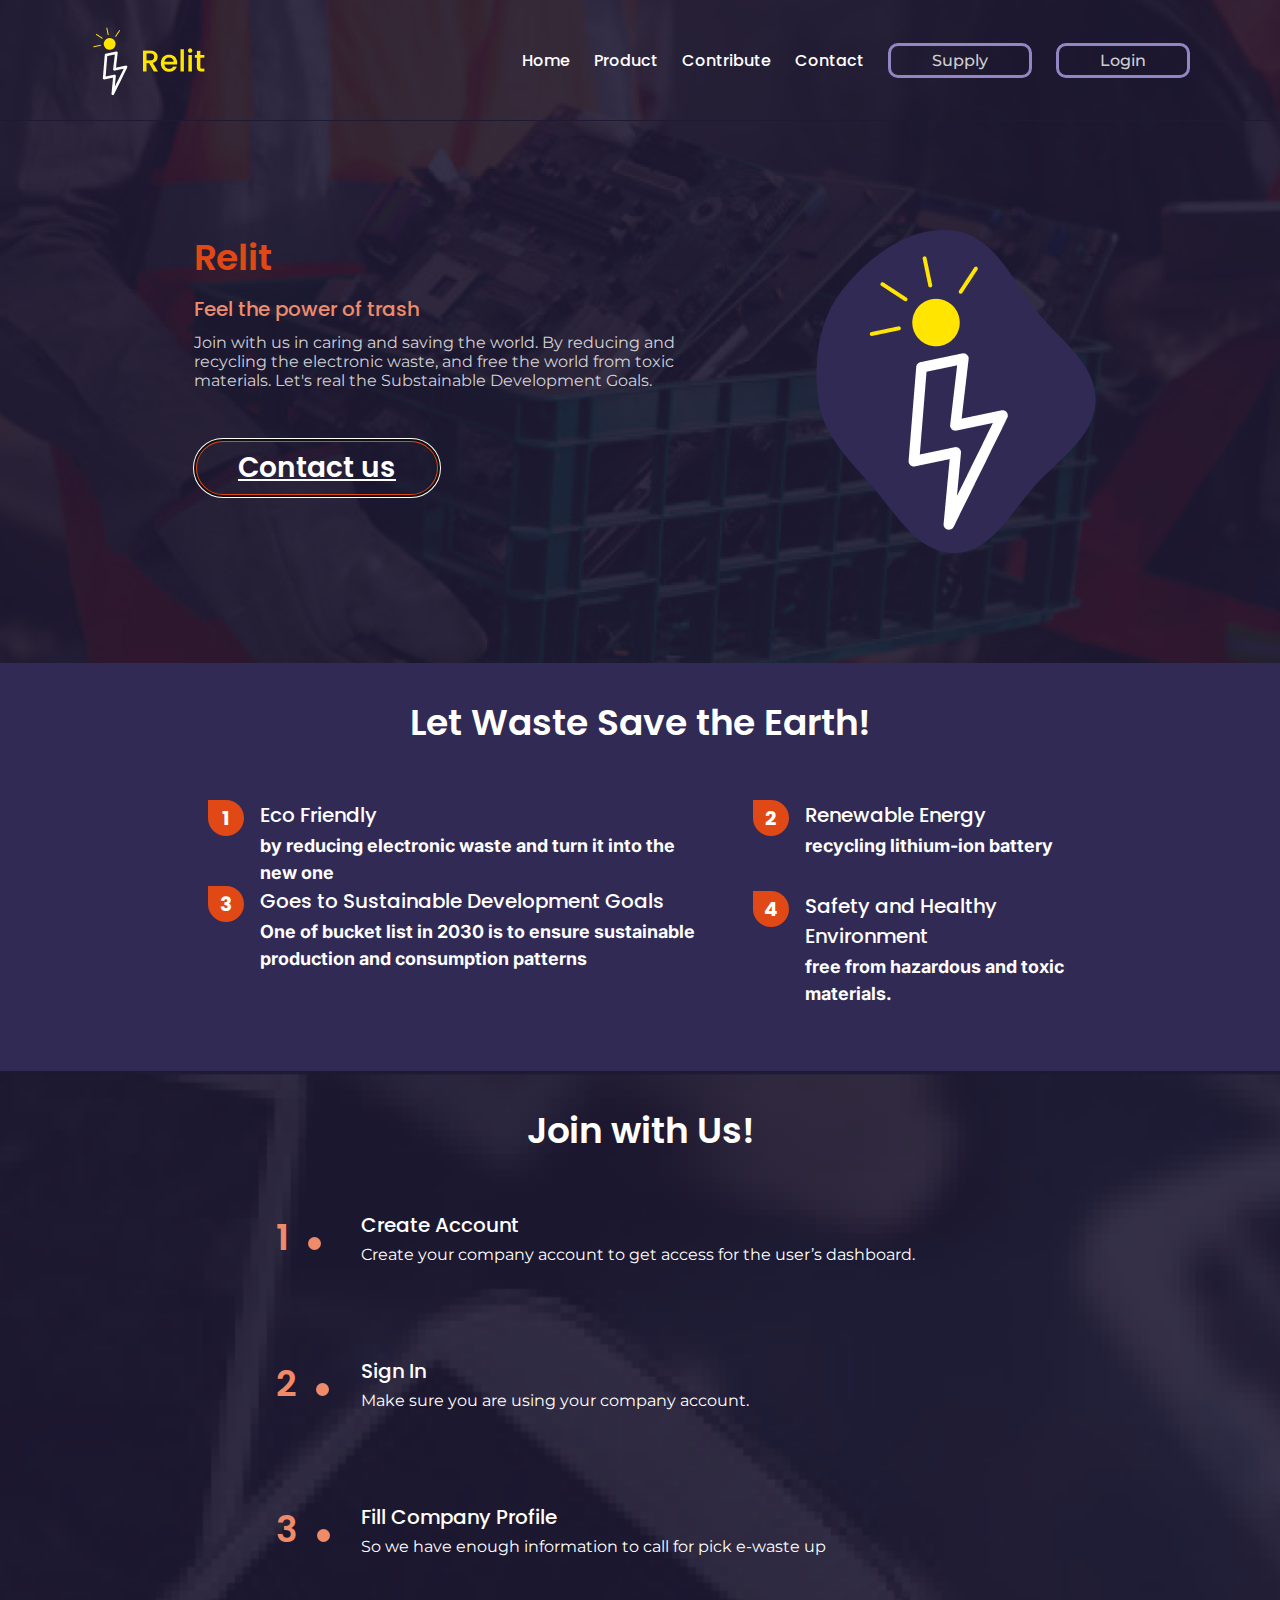
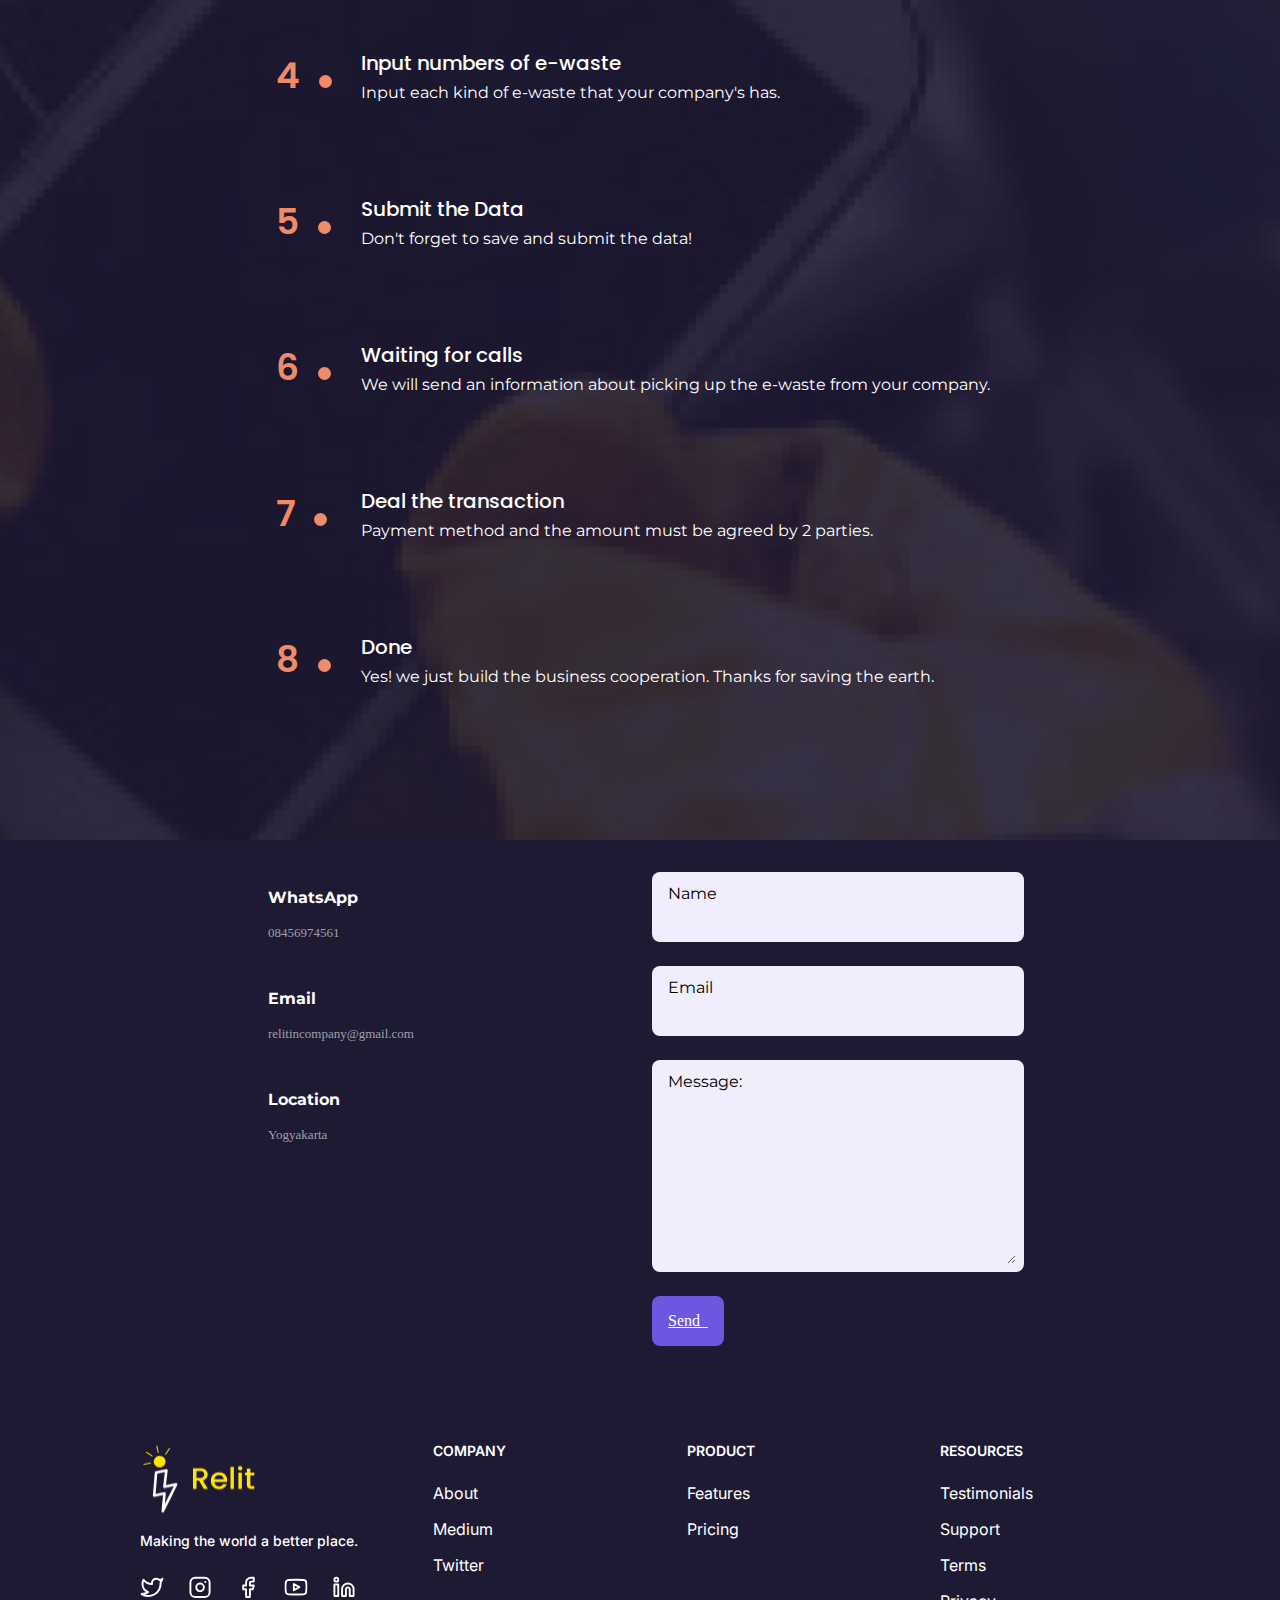
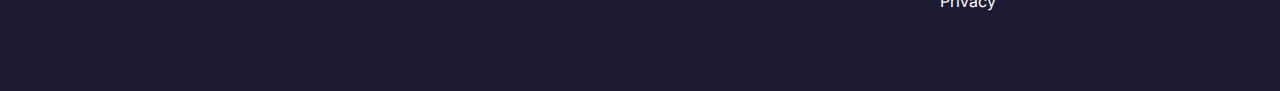
==== commit b046520d: "Merge remote-tracking branch 'origin/aulia'" ====
--- a/index.html
+++ b/index.html
@@ -48,6 +48,11 @@
             <button class="nav-item-div4">
               <div class="nav-link-div">Supply</div>
             </button>
+            <a href="template/pages/samples/login.html">
+              <button class="nav-item-div4">
+                <span class="nav-link-div">Login</span>
+              </button>
+            </a>
           </div>
         </div>
       </header>
